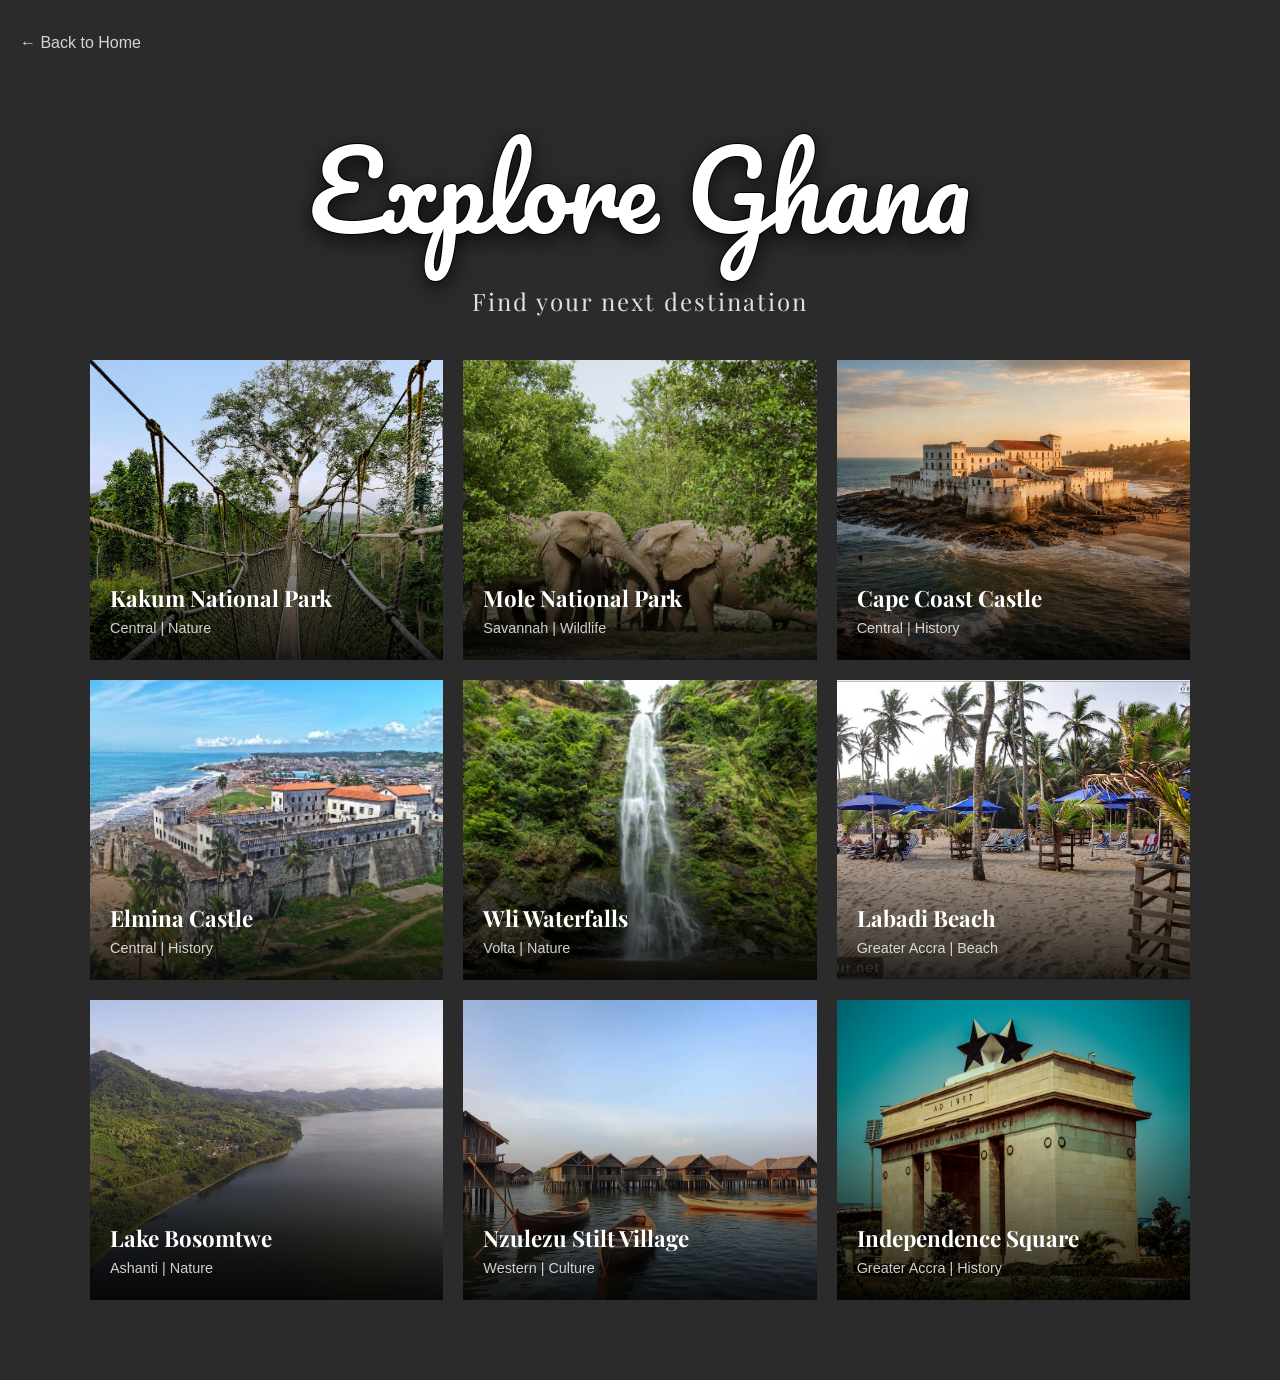
==== pages/explore.html @ e8f8c86f "Add destination tiles to Explore page" ====
<!doctype html>
<html lang="en">
  <head>
    <meta charset="UTF-8" />
    <meta name="viewport" content="width=device-width, initial-scale=1.0" />
    <title>Explore | Ghana Travel Explorer</title>
    <link
      href="https://fonts.googleapis.com/css2?family=Pacifico&family=Playfair+Display:wght@700&display=swap"
      rel="stylesheet"
    />
    <link rel="stylesheet" href="../css/style.css" />
  </head>
  <body class="explore">
    <a href="../index.html" class="back-link">&larr; Back to Home</a>

    <header class="doc-title">
      <h1>Explore Ghana</h1>
      <p class="subtitle">Find your next destination</p>
    </header>

    <main>
      <div id="destination-grid" class="explore-grid"></div>
    </main>

    <script src="../js/data.js"></script>
    <script src="../js/explore.js"></script>
  </body>
</html>
---- css/style.css ----
* {
  margin: 0;
  padding: 0;
  box-sizing: border-box;
}

body {
  font-family: Arial, sans-serif;
  line-height: 1.6;
  color: white;
}

.hero {
  min-height: 100vh;
  display: flex;
  flex-direction: column;
  justify-content: center;
  align-items: center;
  text-align: center;
  padding: 40px 20px;
  background: linear-gradient(135deg, #004d2c, #006b3f 60%, #0a3d62);
}

.hero h1 {
  font-size: 3.5rem;
  color: #fcd116;
}

.hero p {
  margin: 15px 0 40px;
  font-size: 1.2rem;
}

.menu {
  display: flex;
  flex-wrap: wrap;
  justify-content: center;
  gap: 20px;
  padding: 20px;
}

.menu-box {
  width: 160px;
  padding: 30px 20px;
  background-color: rgba(255, 255, 255, 0.15);
  border: 2px solid rgba(255, 255, 255, 0.6);
  border-radius: 10px;
  color: white;
  text-decoration: none;
  font-size: 1.1rem;
  font-weight: bold;
  transition: transform 0.3s, background-color 0.3s, color 0.3s;
}

.menu-box:hover {
  background-color: #fcd116;
  color: #222;
  transform: translateY(-8px);
  box-shadow: 0 8px 20px rgba(0, 0, 0, 0.4);
}

/* Inner pages */
/* Documentary pages */
/* Documentary pages */
body.doc {
  min-height: 100vh;
  padding: 30px 20px 80px;
  background-color: #2b2b2b;
  background-image: linear-gradient(rgba(20, 20, 20, 0.8), rgba(20, 20, 20, 0.8)),
                    url("../images/nkrumah.webp");
  background-size: cover;
  background-position: center top;
  background-attachment: fixed;
  color: white;
  font-family: Georgia, "Times New Roman", serif;
  line-height: 1.8;
}

.back-link {
  display: inline-block;
  color: white;
  font-family: Arial, sans-serif;
  text-decoration: none;
  opacity: 0.8;
}

.back-link:hover {
  opacity: 1;
  text-decoration: underline;
}

.doc-title {
  text-align: center;
  padding: 50px 0 40px;
}

.doc-title h1 {
  font-family: "Pacifico", cursive;
  font-size: clamp(3rem, 10vw, 6.5rem);
  font-weight: normal;
  color: white;
  -webkit-text-stroke: 2px black;
  paint-order: stroke fill;
  text-shadow: 0 6px 20px rgba(0, 0, 0, 0.8);
}

.subtitle {
  margin-top: 10px;
  font-family: "Playfair Display", Georgia, serif;
  font-size: 1.5rem;
  letter-spacing: 2px;
  color: white;
  opacity: 0.85;
}

.doc-body {
  max-width: 800px;
  margin: 0 auto;
}

/* Big numbers */
.stats {
  display: flex;
  flex-wrap: wrap;
  justify-content: space-around;
  gap: 20px;
  margin: 30px 0 60px;
  padding: 30px 0;
  border-top: 1px solid rgba(255, 255, 255, 0.3);
  border-bottom: 1px solid rgba(255, 255, 255, 0.3);
  text-align: center;
}

.stat-number {
  display: block;
  font-family: "Bebas Neue", Impact, sans-serif;
  font-size: 4rem;
  line-height: 1;
  color: white;
}

.stat-label {
  font-family: Arial, sans-serif;
  font-size: 0.85rem;
  text-transform: uppercase;
  letter-spacing: 2px;
  opacity: 0.7;
}

/* Chapters */
.chapter {
  margin-bottom: 50px;
}

.chapter-number {
  font-family: Arial, sans-serif;
  font-size: 0.85rem;
  text-transform: uppercase;
  letter-spacing: 3px;
  opacity: 0.6;
}

.chapter h2 {
  margin-bottom: 15px;
  font-family: "Playfair Display", Georgia, serif;
  font-size: 2.2rem;
  color: white;
}

.chapter p {
  margin-bottom: 15px;
  font-size: 1.15rem;
  opacity: 0.9;
}

/* Big statement */
.pull-text {
  margin: 60px 0;
  padding: 10px 0 10px 25px;
  border-left: 4px solid white;
  font-family: "Playfair Display", Georgia, serif;
  font-size: 2rem;
  line-height: 1.4;
  color: white;
}

/* Timeline */
.timeline {
  list-style: none;
  border-left: 2px solid rgba(255, 255, 255, 0.5);
  padding-left: 25px;
}

.timeline li {
  margin-bottom: 15px;
  font-size: 1.1rem;
}

.timeline strong {
  display: inline-block;
  min-width: 60px;
  font-family: "Bebas Neue", Impact, sans-serif;
  font-size: 1.6rem;
  color: white;
}

/* Castles page background */
body.doc.castles {
  background-image: linear-gradient(rgba(20, 20, 20, 0.8), rgba(20, 20, 20, 0.8)),
                    url("../images/castle.webp");
}

/* Previous / Next links */
.page-nav {
  display: flex;
  justify-content: space-between;
  margin-top: 60px;
  padding-top: 20px;
  border-top: 1px solid rgba(255, 255, 255, 0.3);
  font-family: Arial, sans-serif;
}

.page-nav a {
  color: white;
  text-decoration: none;
  opacity: 0.8;
}

.page-nav a:hover {
  opacity: 1;
  text-decoration: underline;
}
/* Pictures inside the story */
.doc-figure {
  margin: 25px 0 35px;
  text-align: center;
}

.doc-figure img {
  max-width: 100%;
  max-height: 450px;
  border: 1px solid rgba(255, 255, 255, 0.4);
}

.doc-figure figcaption {
  margin-top: 10px;
  font-family: Arial, sans-serif;
  font-size: 0.9rem;
  opacity: 0.7;
}

/* Explore page */
body.explore {
  min-height: 100vh;
  padding: 30px 20px 80px;
  background-color: #2b2b2b;
  color: white;
  font-family: Georgia, "Times New Roman", serif;
}

.explore-grid {
  display: grid;
  grid-template-columns: repeat(auto-fill, minmax(280px, 1fr));
  gap: 20px;
  max-width: 1100px;
  margin: 0 auto;
}

.tile {
  position: relative;
  display: flex;
  align-items: flex-end;
  height: 300px;
  background-color: #444;
  background-size: cover;
  background-position: center;
  color: white;
  text-decoration: none;
  overflow: hidden;
  transition: transform 0.3s;
}

.tile::after {
  content: "";
  position: absolute;
  inset: 0;
  background: linear-gradient(transparent 40%, rgba(0, 0, 0, 0.85));
}

.tile-text {
  position: relative;
  z-index: 1;
  padding: 20px;
}

.tile-text h3 {
  font-family: "Playfair Display", Georgia, serif;
  font-size: 1.4rem;
}

.tile-text p {
  font-family: Arial, sans-serif;
  font-size: 0.9rem;
  opacity: 0.8;
}

.tile:hover {
  transform: scale(1.03);
}
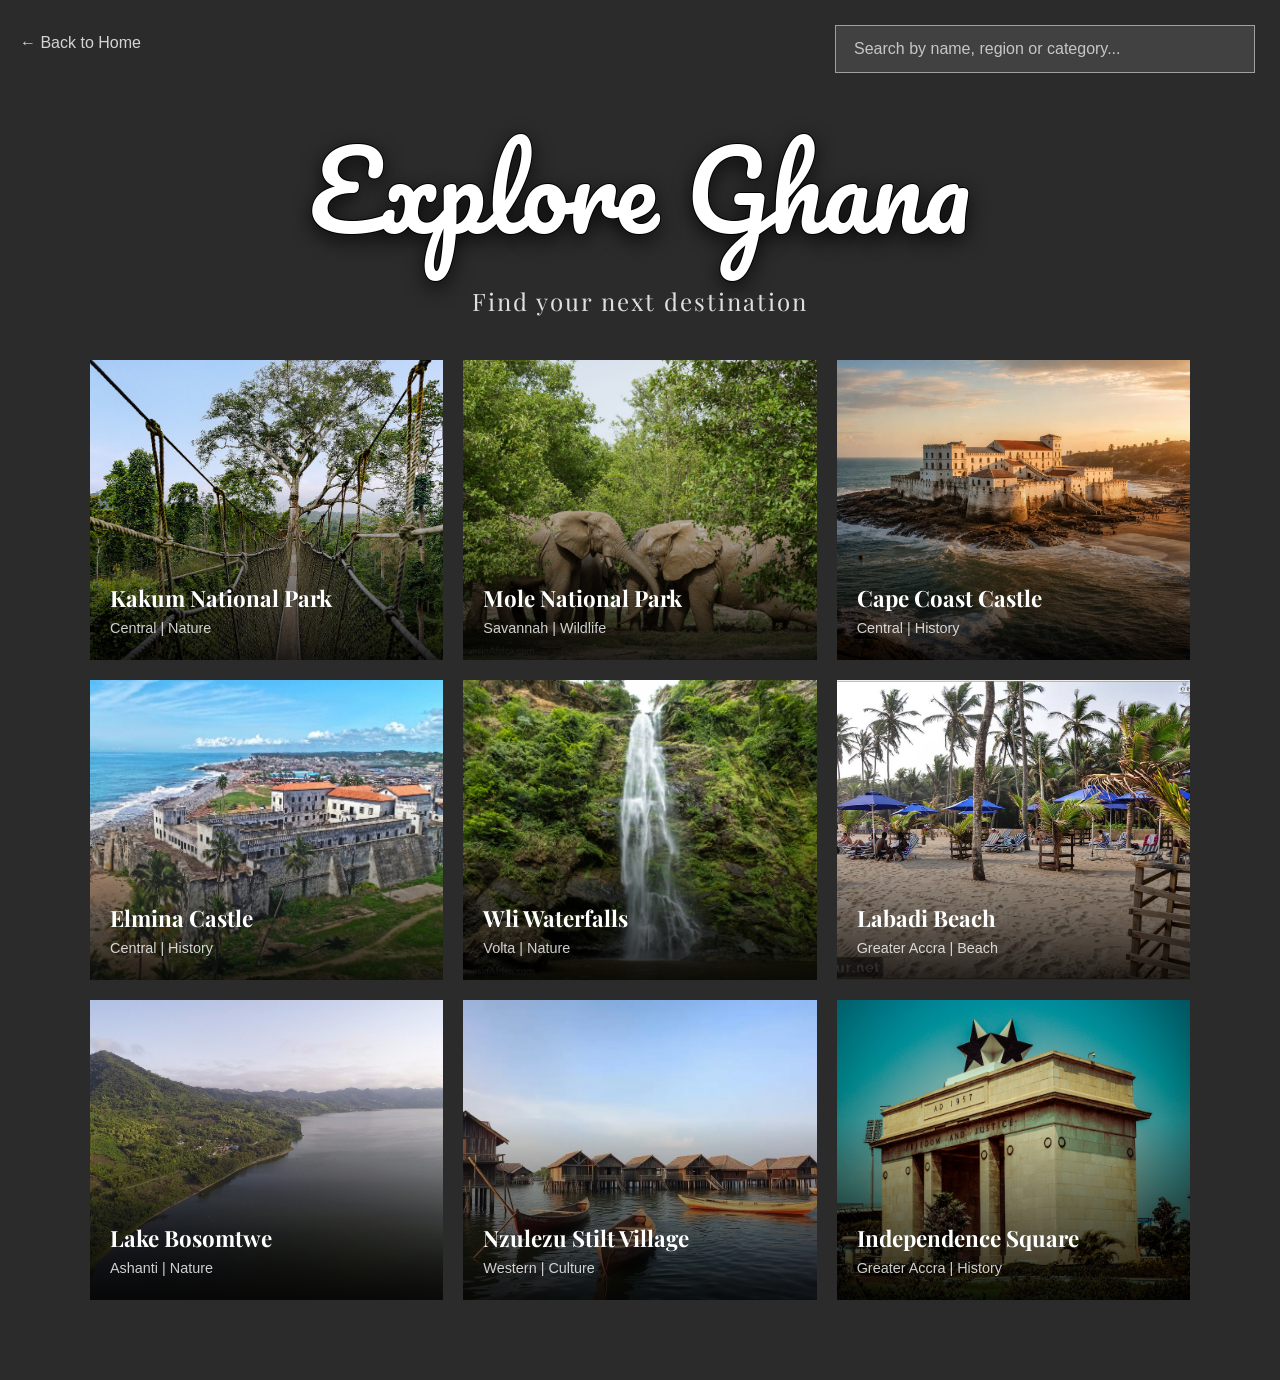
==== commit acb31898: "Update menu and fix tiles" ====
--- a/pages/explore.html
+++ b/pages/explore.html
@@ -19,6 +19,13 @@
     </header>
 
     <main>
+      <div class="controls">
+        <input
+          type="text"
+          id="search"
+          placeholder="Search by name, region or category..."
+        />
+      </div>
       <div id="destination-grid" class="explore-grid"></div>
     </main>
 
--- a/css/style.css
+++ b/css/style.css
@@ -207,7 +207,7 @@
 /* Castles page background */
 body.doc.castles {
   background-image: linear-gradient(rgba(20, 20, 20, 0.8), rgba(20, 20, 20, 0.8)),
-                    url("../images/castle.webp");
+                    url("../images/capecoast.webp");
 }
 
 /* Previous / Next links */
@@ -306,4 +306,44 @@
 
 .tile:hover {
   transform: scale(1.03);
+}
+/* Search box, top right */
+body.explore {
+  position: relative;
+}
+
+.controls {
+  position: absolute;
+  top: 25px;
+  right: 25px;
+  width: 420px;
+}
+
+#search {
+  width: 100%;
+  padding: 14px 18px;
+  background-color: rgba(255, 255, 255, 0.1);
+  border: 1px solid rgba(255, 255, 255, 0.5);
+  color: white;
+  font-size: 1rem;
+}
+
+#search::placeholder {
+  color: rgba(255, 255, 255, 0.7);
+}
+
+.no-results {
+  grid-column: 1 / -1;
+  text-align: center;
+  font-size: 1.2rem;
+  opacity: 0.8;
+}
+
+/* On small screens, put it back above the tiles */
+@media (max-width: 800px) {
+  .controls {
+    position: static;
+    width: 100%;
+    margin-bottom: 25px;
+  }
 }
